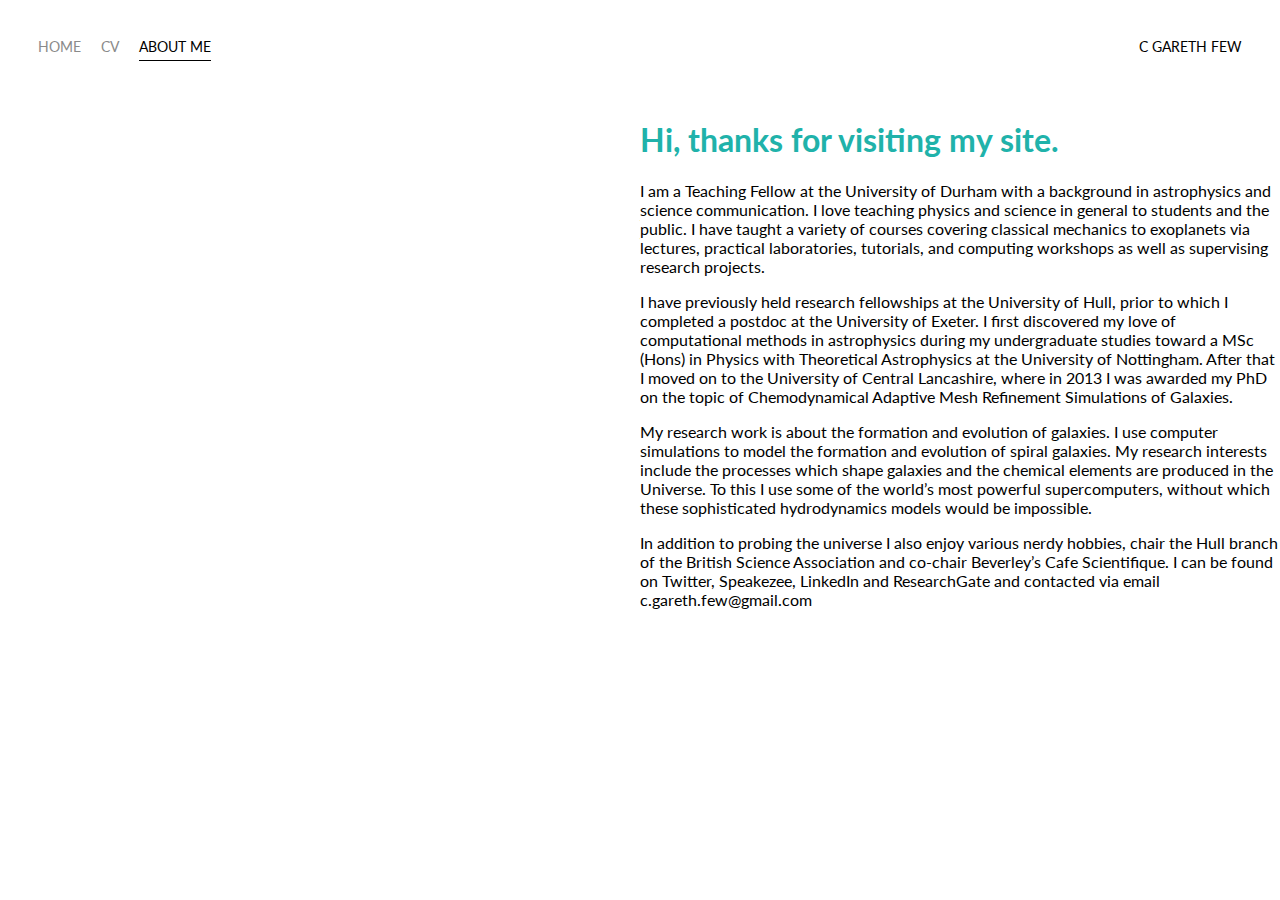
==== aboutme.html @ 2ff368a3 "Adding CSS and layout to index and aboutme pages" ====
<!DOCTYPE html>
<html>
  <head>
    <meta charset="utf-8" />
    <title>Gareth Few's Home Page</title>
    <link href="https://fonts.googleapis.com/css2?family=Lato&display=swap" rel="stylesheet">
    <link rel="stylesheet" href="styles.css">
  </head>
  <body>

    <div class="container">
      <div class="nav-wrapper">
        <div class="left-side">
          <div class="nav-link-wrapper">
            <a href="index.html">Home</a>
          </div>
          <div class="nav-link-wrapper">
            <a href="CV.html">CV</a>
          </div>
          <div class="nav-link-wrapper active-nav-link">
            <a href="aboutme.html">About Me</a>
          </div>
        </div>
            <div class="right-side">
              <div class="brand">
                <div> C GARETH FEW </div>
              </div>
        </div>
      </div>
      </div>

      <div class="content-wrapper">
        <div class="two-column-wrapper">
            <div class="profile-image-wrapper" style="background-image:url(images/bio_pic_head.jpg)">
    
            </div>
            <div class="profile-content-wrapper">
              <h1>Hi, thanks for visiting my site.</h1>

              <p>I am a Teaching Fellow at the University of Durham with a background in astrophysics and science
              communication. I love teaching physics and science in general to students and the public. I have
              taught a variety of courses covering classical mechanics to exoplanets via lectures, practical
              laboratories, tutorials, and computing workshops as well as supervising research projects.</p>

              <p>I have previously held research fellowships at the University of Hull, prior to which I completed a
              postdoc at the University of Exeter. I first discovered my love of computational methods in astrophysics
              during my undergraduate studies toward a MSc (Hons) in Physics with Theoretical Astrophysics at the
              University of Nottingham. After that I moved on to the University of Central Lancashire, where in 2013
              I was awarded my PhD on the topic of Chemodynamical Adaptive Mesh Refinement Simulations of Galaxies.</p>

              <p>My research work is about the formation and evolution of galaxies. I use computer simulations to model
              the formation and evolution of spiral galaxies. My research interests include the processes which shape
              galaxies and the chemical elements are produced in the Universe. To this I use some of the world’s most
              powerful supercomputers, without which these sophisticated hydrodynamics models would be impossible.</p>

              <p>In addition to probing the universe I also enjoy various nerdy hobbies, chair the Hull branch of the
              British Science Association and co-chair Beverley’s Cafe Scientifique. I can be found on Twitter,
              Speakezee, LinkedIn and ResearchGate and contacted via email c.gareth.few@gmail.com</p>

            </div>
        </div>
      </div>

  </body>

</html>
---- styles.css ----
/* Master styles */
body{
  margin: 0px;
  font-family: "Lato", sans-serif;
}

.container{
  display: grid;
  grid-template-columns: 1fr;
}

/* Nav styles */
.nav-wrapper{
  display: flex;
  justify-content: space-between;
  padding: 38px;
}

.left-side{
  display: flex;
}

.nav-wrapper > .left-side > div{
    margin-right: 20px;
    font-size: 0.9em;
    text-transform: uppercase;
}

.nav-wrapper > .right-side > div{
    font-size: 0.9em;
    text-transform: uppercase;
}

.nav-link-wrapper{
  height: 22px;
  border-bottom: 1px solid transparent;
  transition: border-bottom 0.5s;
}

.nav-link-wrapper a {
  color: #8a8a8a;
  text-decoration: none;
  transition: colour 0.5s;
}

.nav-link-wrapper:hover {
  border-bottom: 1px solid black;
}

.nav-link-wrapper a:hover {
  color: black;
}

.active-nav-link {
  border-bottom: 1px solid black;
}

.active-nav-link a {
  color: black !important;
}

/* Portfolio styles */

.portfolio-items-wrapper {
  display: grid;
  grid-template-columns: 1fr 1fr;
}

.portfolio-item-wrapper {
  position: relative;
}

.portfolio-img-background {
  height: 300px;
  width: 100%;
  background-size: cover;
  background-position: center;
  background-repeat: no-repeat;
}

.img-text-wrapper {
  position: absolute;
  top: 0;
  display: flex;
  flex-direction: column;
  justify-content: center;
  align-items: center;
  height: 100%;
  text-align: center;
  padding-left: 100px;
  padding-right: 100px;
}

.logo-wrapper img{
  width: 50%;
  margin-bottom: 20px;
}

.img-text-wrapper .subtitle {
    transition: 1s;
    font-weight: 600;
    color: transparent;
}

.img-text-wrapper:hover .subtitle{
  font-weight: 600;
  color: lightseagreen;
}

.img-darken{
  transition: 1s;
  filter: brightness(10%);
}

/* About Page */

.two-column-wrapper {
  display: grid;
  grid-template-columns: 1fr 1fr;
}

.profile-image-wrapper {
  width: 70%;
  background-size: cover;
  background-position: center;
  background-position: top;
  background-repeat: no-repeat;
}

.profile-content-wrapper {
  padding: 100 px;
}

.profile-content-wrapper h1 {
  color:lightseagreen;
}
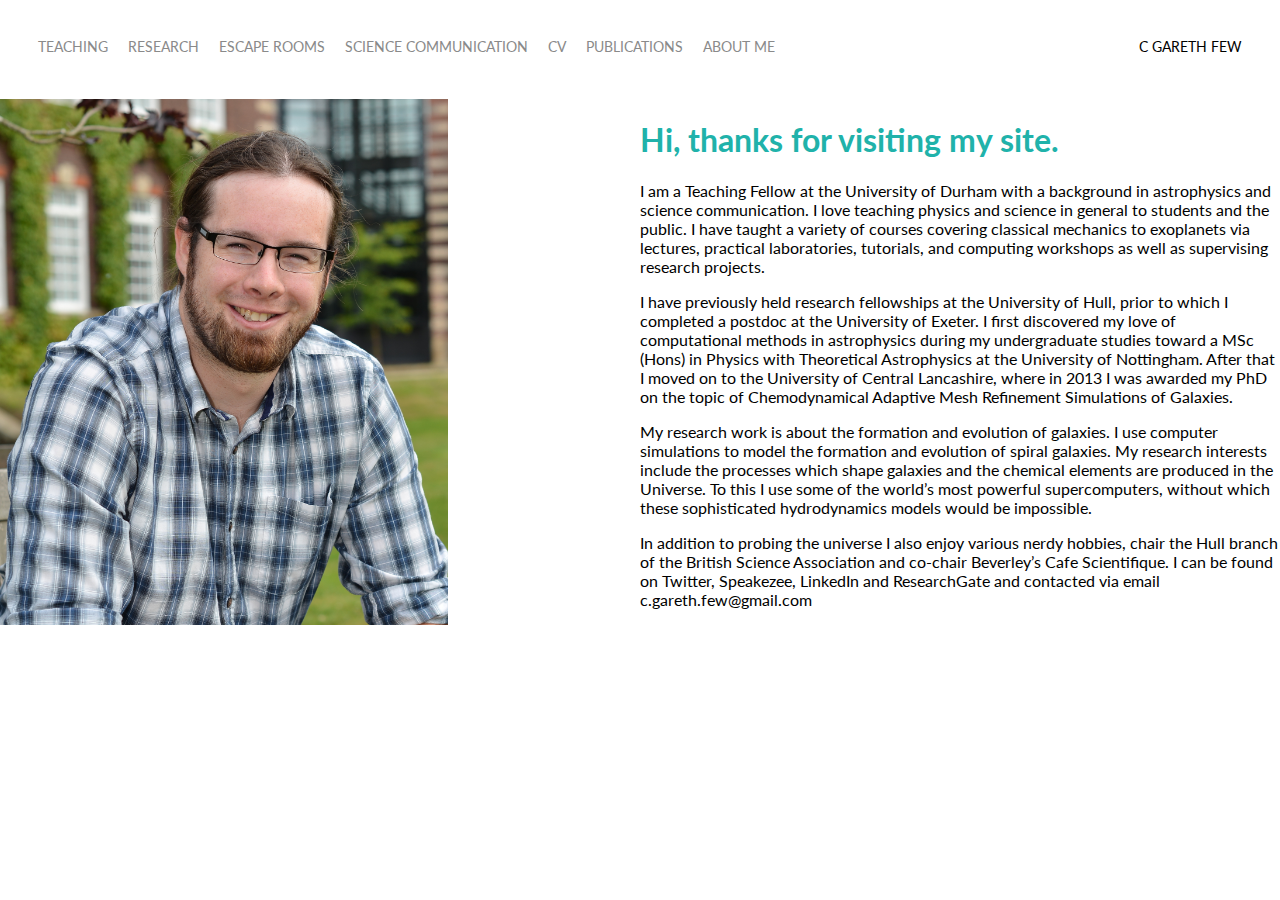
==== commit d0c21231: "Expanded Navbar contents and added navbar to all pages" ====
--- a/aboutme.html
+++ b/aboutme.html
@@ -11,15 +11,13 @@
     <div class="container">
       <div class="nav-wrapper">
         <div class="left-side">
-          <div class="nav-link-wrapper">
-            <a href="index.html">Home</a>
-          </div>
-          <div class="nav-link-wrapper">
-            <a href="CV.html">CV</a>
-          </div>
-          <div class="nav-link-wrapper active-nav-link">
-            <a href="aboutme.html">About Me</a>
-          </div>
+          <div class="nav-link-wrapper"> <a href="teaching.html">teaching</a> </div>
+          <div class="nav-link-wrapper"> <a href="research.html">research</a> </div>
+          <div class="nav-link-wrapper"> <a href="escaperooms.html">escape rooms</a> </div>
+          <div class="nav-link-wrapper"> <a href="scicom.html">science communication</a> </div>
+          <div class="nav-link-wrapper"> <a href="CV.html">CV</a> </div>
+          <div class="nav-link-wrapper"> <a href="publist.html">publications</a> </div>
+          <div class="nav-link-wrapper"> <a href="aboutme.html">about me</a> </div>
         </div>
             <div class="right-side">
               <div class="brand">
@@ -31,8 +29,8 @@
 
       <div class="content-wrapper">
         <div class="two-column-wrapper">
-            <div class="profile-image-wrapper" style="background-image:url(images/bio_pic_head.jpg)">
-    
+            <div class="profile-image-wrapper" style="background-image:url(Images/bio_pic_head.jpg)">
+
             </div>
             <div class="profile-content-wrapper">
               <h1>Hi, thanks for visiting my site.</h1>
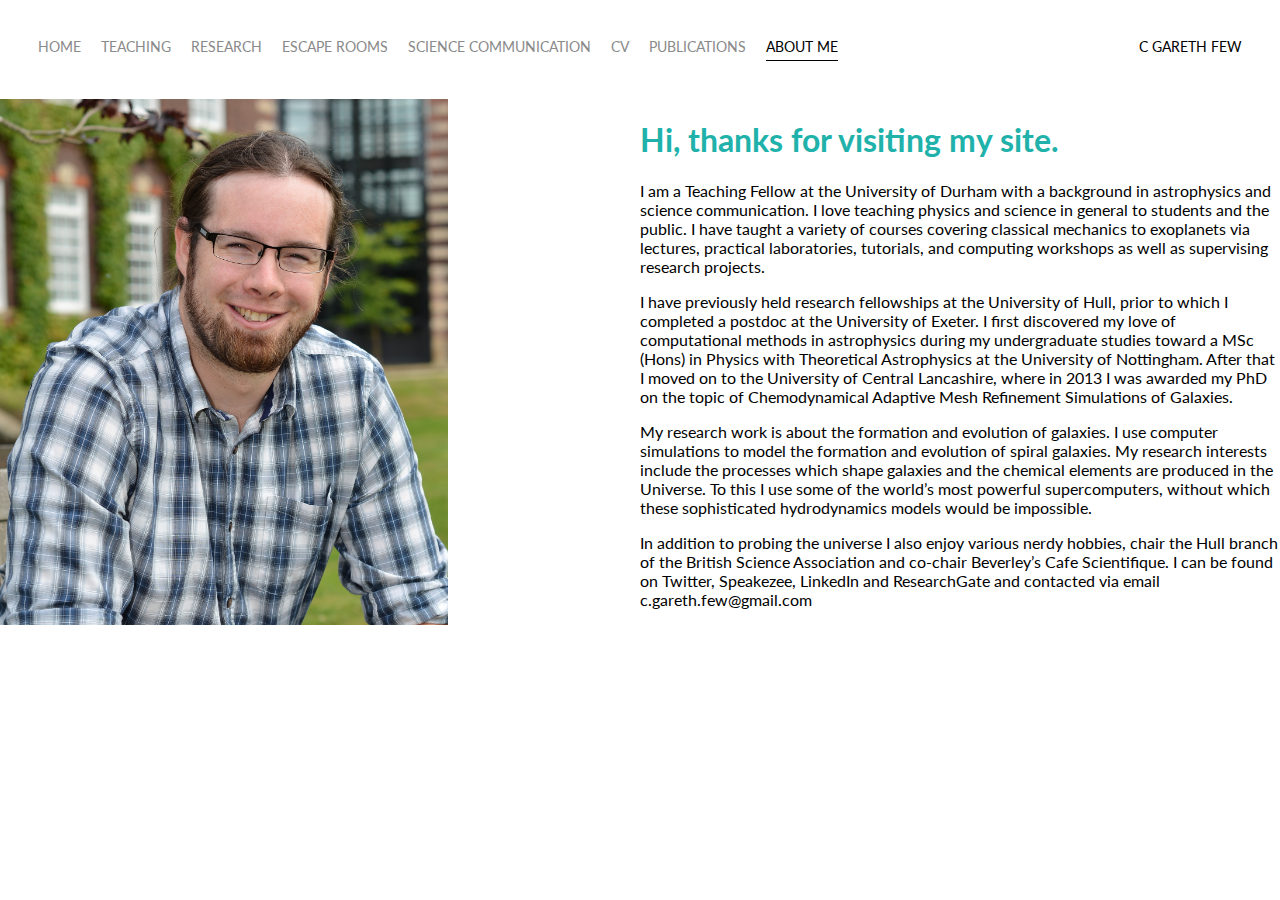
==== commit 8f20fcc7: "Fixing line under current page in navbar" ====
--- a/aboutme.html
+++ b/aboutme.html
@@ -11,13 +11,14 @@
     <div class="container">
       <div class="nav-wrapper">
         <div class="left-side">
+          <div class="nav-link-wrapper"> <a href="index.html">Home</a> </div>
           <div class="nav-link-wrapper"> <a href="teaching.html">teaching</a> </div>
           <div class="nav-link-wrapper"> <a href="research.html">research</a> </div>
           <div class="nav-link-wrapper"> <a href="escaperooms.html">escape rooms</a> </div>
           <div class="nav-link-wrapper"> <a href="scicom.html">science communication</a> </div>
           <div class="nav-link-wrapper"> <a href="CV.html">CV</a> </div>
           <div class="nav-link-wrapper"> <a href="publist.html">publications</a> </div>
-          <div class="nav-link-wrapper"> <a href="aboutme.html">about me</a> </div>
+          <div class="nav-link-wrapper active-nav-link"> <a href="aboutme.html">about me</a> </div>
         </div>
             <div class="right-side">
               <div class="brand">
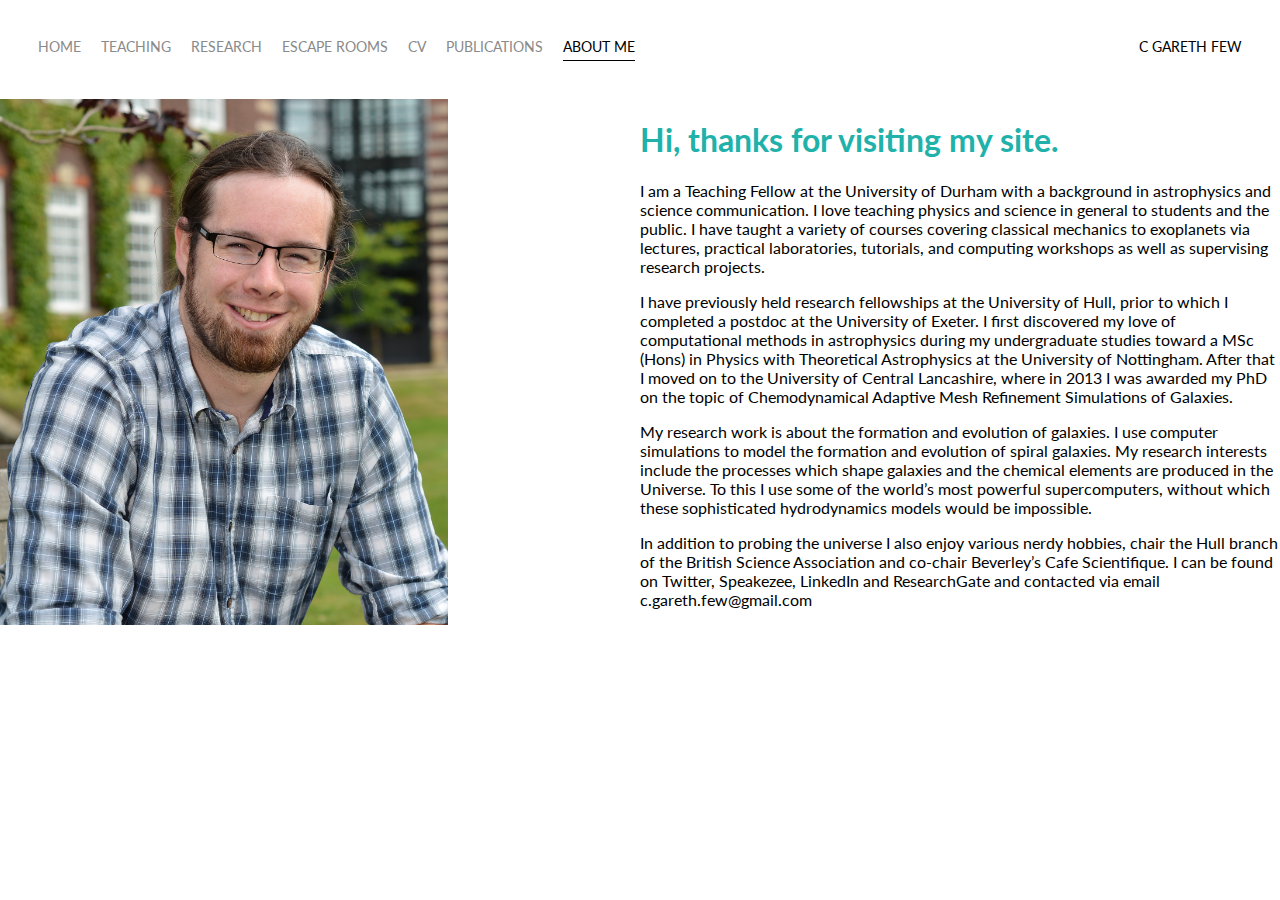
==== commit 4d4d865c: "Padding text on about me page" ====
--- a/aboutme.html
+++ b/aboutme.html
@@ -15,7 +15,6 @@
           <div class="nav-link-wrapper"> <a href="teaching.html">teaching</a> </div>
           <div class="nav-link-wrapper"> <a href="research.html">research</a> </div>
           <div class="nav-link-wrapper"> <a href="escaperooms.html">escape rooms</a> </div>
-          <div class="nav-link-wrapper"> <a href="scicom.html">science communication</a> </div>
           <div class="nav-link-wrapper"> <a href="CV.html">CV</a> </div>
           <div class="nav-link-wrapper"> <a href="publist.html">publications</a> </div>
           <div class="nav-link-wrapper active-nav-link"> <a href="aboutme.html">about me</a> </div>
--- a/styles.css
+++ b/styles.css
@@ -128,7 +128,7 @@
 }
 
 .profile-content-wrapper {
-  padding: 100 px;
+  padding: 500 px;
 }
 
 .profile-content-wrapper h1 {
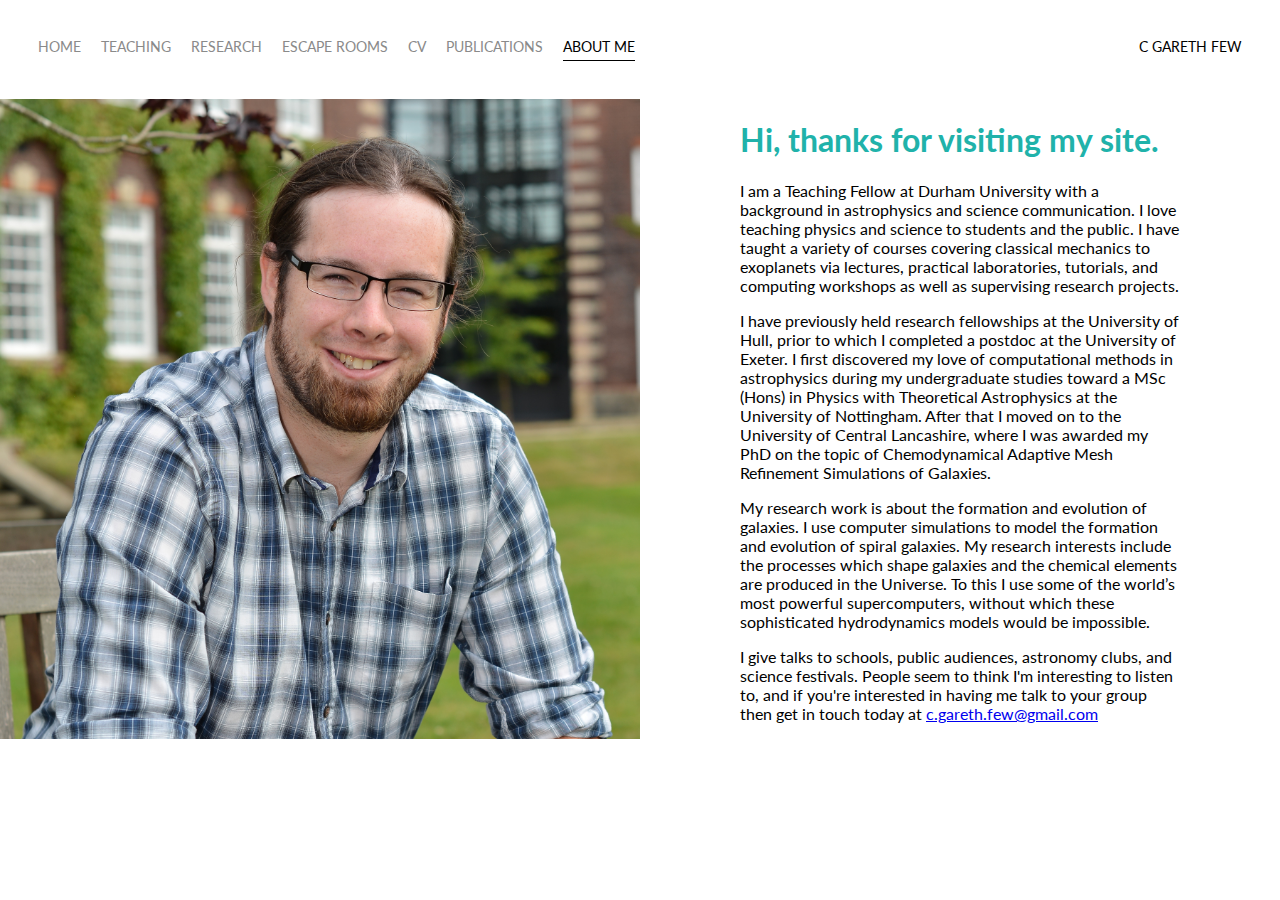
==== commit 6993c8c9: "Adding one-column-wrapper environment to pages and formatted reverse lists on publications page" ====
--- a/aboutme.html
+++ b/aboutme.html
@@ -35,15 +35,15 @@
             <div class="profile-content-wrapper">
               <h1>Hi, thanks for visiting my site.</h1>
 
-              <p>I am a Teaching Fellow at the University of Durham with a background in astrophysics and science
-              communication. I love teaching physics and science in general to students and the public. I have
+              <p>I am a Teaching Fellow at Durham University with a background in astrophysics and science
+              communication. I love teaching physics and science to students and the public. I have
               taught a variety of courses covering classical mechanics to exoplanets via lectures, practical
               laboratories, tutorials, and computing workshops as well as supervising research projects.</p>
 
               <p>I have previously held research fellowships at the University of Hull, prior to which I completed a
               postdoc at the University of Exeter. I first discovered my love of computational methods in astrophysics
               during my undergraduate studies toward a MSc (Hons) in Physics with Theoretical Astrophysics at the
-              University of Nottingham. After that I moved on to the University of Central Lancashire, where in 2013
+              University of Nottingham. After that I moved on to the University of Central Lancashire, where
               I was awarded my PhD on the topic of Chemodynamical Adaptive Mesh Refinement Simulations of Galaxies.</p>
 
               <p>My research work is about the formation and evolution of galaxies. I use computer simulations to model
@@ -51,10 +51,9 @@
               galaxies and the chemical elements are produced in the Universe. To this I use some of the world’s most
               powerful supercomputers, without which these sophisticated hydrodynamics models would be impossible.</p>
 
-              <p>In addition to probing the universe I also enjoy various nerdy hobbies, chair the Hull branch of the
-              British Science Association and co-chair Beverley’s Cafe Scientifique. I can be found on Twitter,
-              Speakezee, LinkedIn and ResearchGate and contacted via email c.gareth.few@gmail.com</p>
-
+              <p>I give talks to schools, public audiences, astronomy clubs, and science festivals. People seem 
+                to think I'm interesting to listen to, and if you're interested in having me talk to your group
+                then get in touch today at <a href="mailto:c.gareth.few@gmail.com">c.gareth.few@gmail.com</a></p>
             </div>
         </div>
       </div>
--- a/styles.css
+++ b/styles.css
@@ -114,21 +114,26 @@
 
 /* About Page */
 
+.one-column-wrapper {
+  padding-left: 50px;
+  padding-right: 50px;
+}
+
 .two-column-wrapper {
   display: grid;
   grid-template-columns: 1fr 1fr;
 }
 
 .profile-image-wrapper {
-  width: 70%;
+  width: 100%;
   background-size: cover;
   background-position: center;
-  background-position: top;
   background-repeat: no-repeat;
 }
 
 .profile-content-wrapper {
-  padding: 500 px;
+  padding-right: 100px;
+  padding-left: 100px;
 }
 
 .profile-content-wrapper h1 {
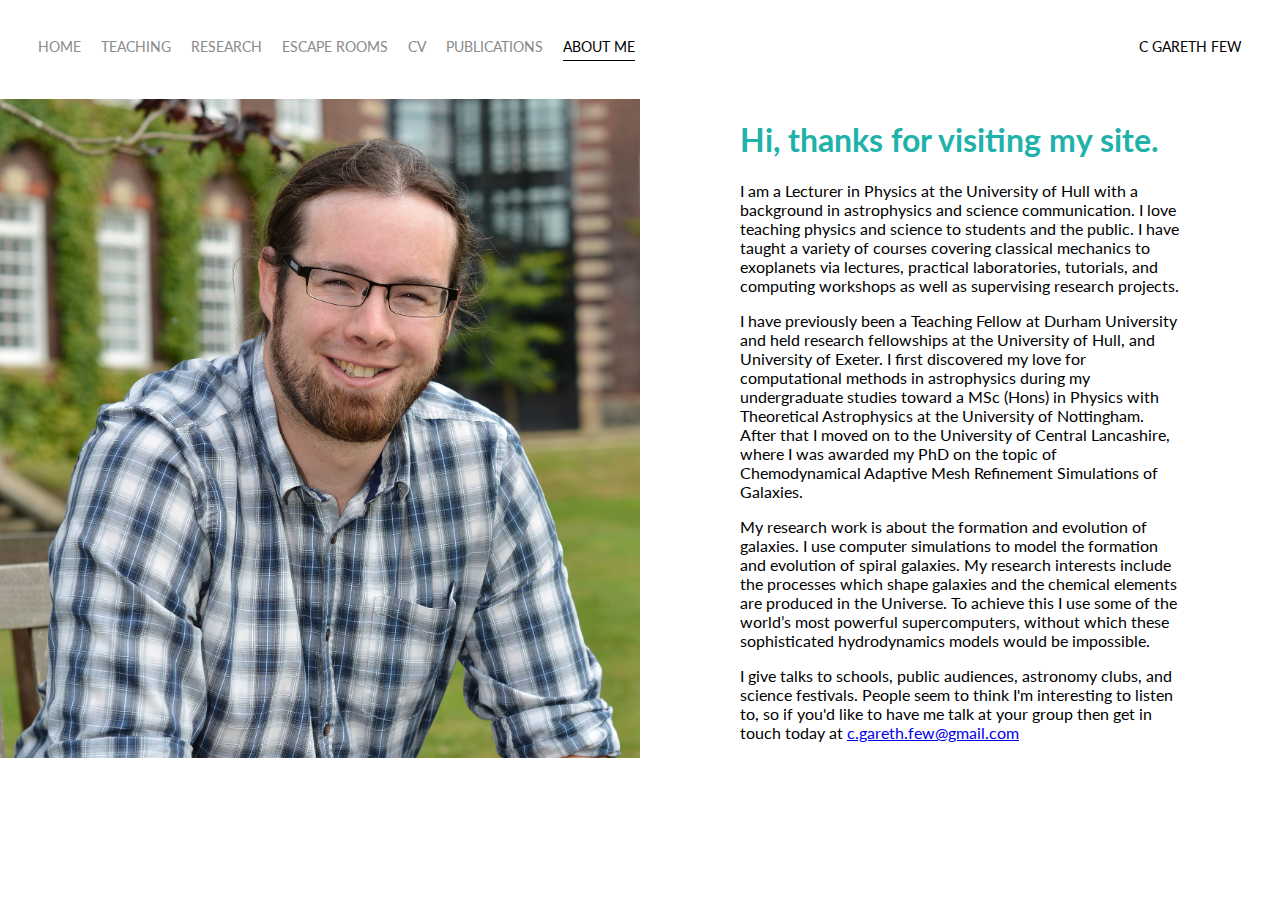
==== commit 95d5d62e: "Update aboutme.html" ====
--- a/aboutme.html
+++ b/aboutme.html
@@ -35,24 +35,24 @@
             <div class="profile-content-wrapper">
               <h1>Hi, thanks for visiting my site.</h1>
 
-              <p>I am a Teaching Fellow at Durham University with a background in astrophysics and science
+              <p>I am a Lecturer in Physics at the University of Hull with a background in astrophysics and science
               communication. I love teaching physics and science to students and the public. I have
               taught a variety of courses covering classical mechanics to exoplanets via lectures, practical
               laboratories, tutorials, and computing workshops as well as supervising research projects.</p>
 
-              <p>I have previously held research fellowships at the University of Hull, prior to which I completed a
-              postdoc at the University of Exeter. I first discovered my love of computational methods in astrophysics
+              <p>I have previously been a Teaching Fellow at Durham University and held research fellowships at the University of Hull, 
+                and University of Exeter. I first discovered my love for computational methods in astrophysics
               during my undergraduate studies toward a MSc (Hons) in Physics with Theoretical Astrophysics at the
               University of Nottingham. After that I moved on to the University of Central Lancashire, where
               I was awarded my PhD on the topic of Chemodynamical Adaptive Mesh Refinement Simulations of Galaxies.</p>
 
               <p>My research work is about the formation and evolution of galaxies. I use computer simulations to model
               the formation and evolution of spiral galaxies. My research interests include the processes which shape
-              galaxies and the chemical elements are produced in the Universe. To this I use some of the world’s most
+              galaxies and the chemical elements are produced in the Universe. To achieve this I use some of the world’s most
               powerful supercomputers, without which these sophisticated hydrodynamics models would be impossible.</p>
 
               <p>I give talks to schools, public audiences, astronomy clubs, and science festivals. People seem 
-                to think I'm interesting to listen to, and if you're interested in having me talk to your group
+                to think I'm interesting to listen to, so if you'd like to have me talk at your group
                 then get in touch today at <a href="mailto:c.gareth.few@gmail.com">c.gareth.few@gmail.com</a></p>
             </div>
         </div>
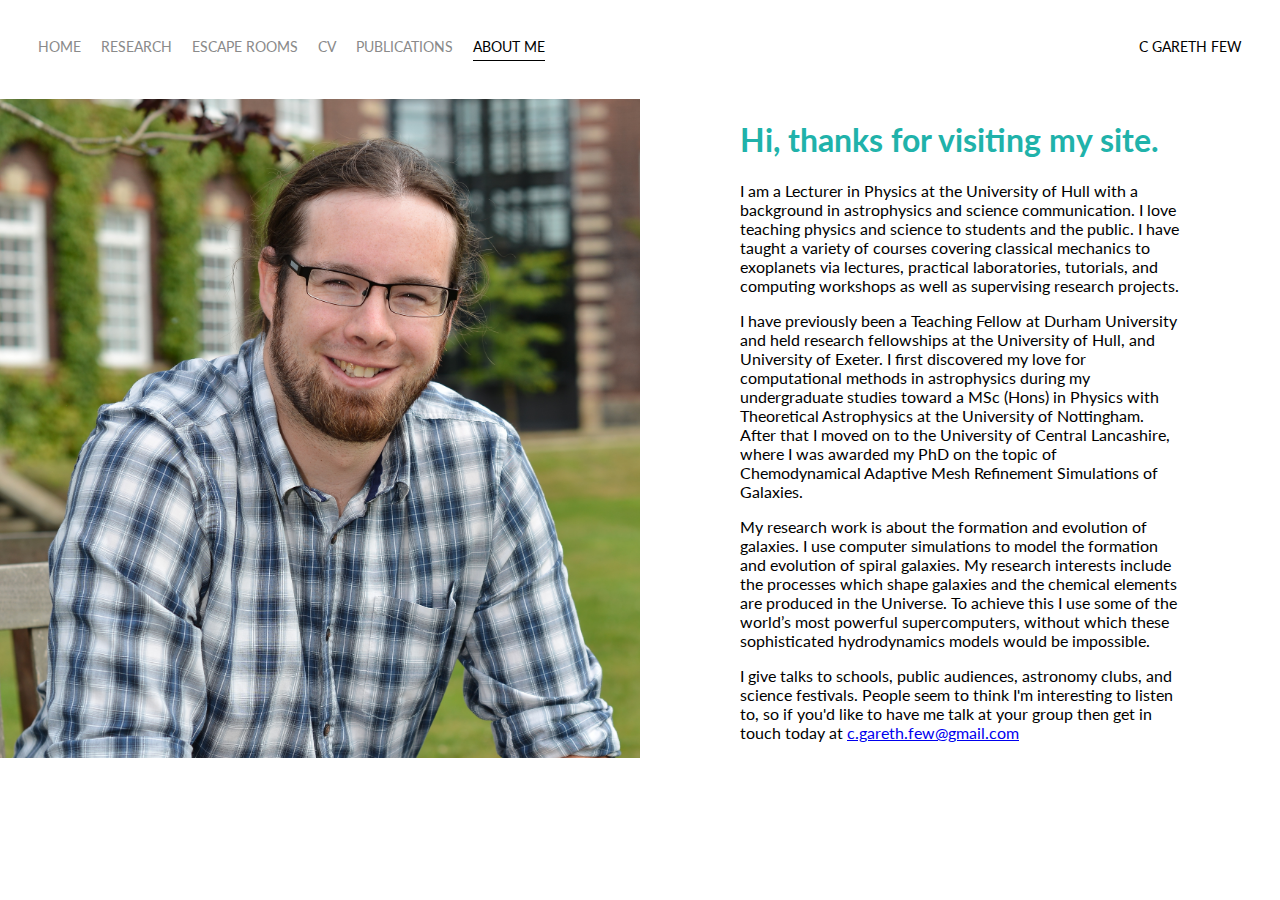
==== commit 3ec7d8df: "Update aboutme.html" ====
--- a/aboutme.html
+++ b/aboutme.html
@@ -12,7 +12,6 @@
       <div class="nav-wrapper">
         <div class="left-side">
           <div class="nav-link-wrapper"> <a href="index.html">Home</a> </div>
-          <div class="nav-link-wrapper"> <a href="teaching.html">teaching</a> </div>
           <div class="nav-link-wrapper"> <a href="research.html">research</a> </div>
           <div class="nav-link-wrapper"> <a href="escaperooms.html">escape rooms</a> </div>
           <div class="nav-link-wrapper"> <a href="CV.html">CV</a> </div>
--- a/styles.css
+++ b/styles.css
@@ -117,6 +117,7 @@
 .one-column-wrapper {
   padding-left: 50px;
   padding-right: 50px;
+  ol:not(:last-child) {margin-bottom: 50px;}
 }
 
 .two-column-wrapper {
